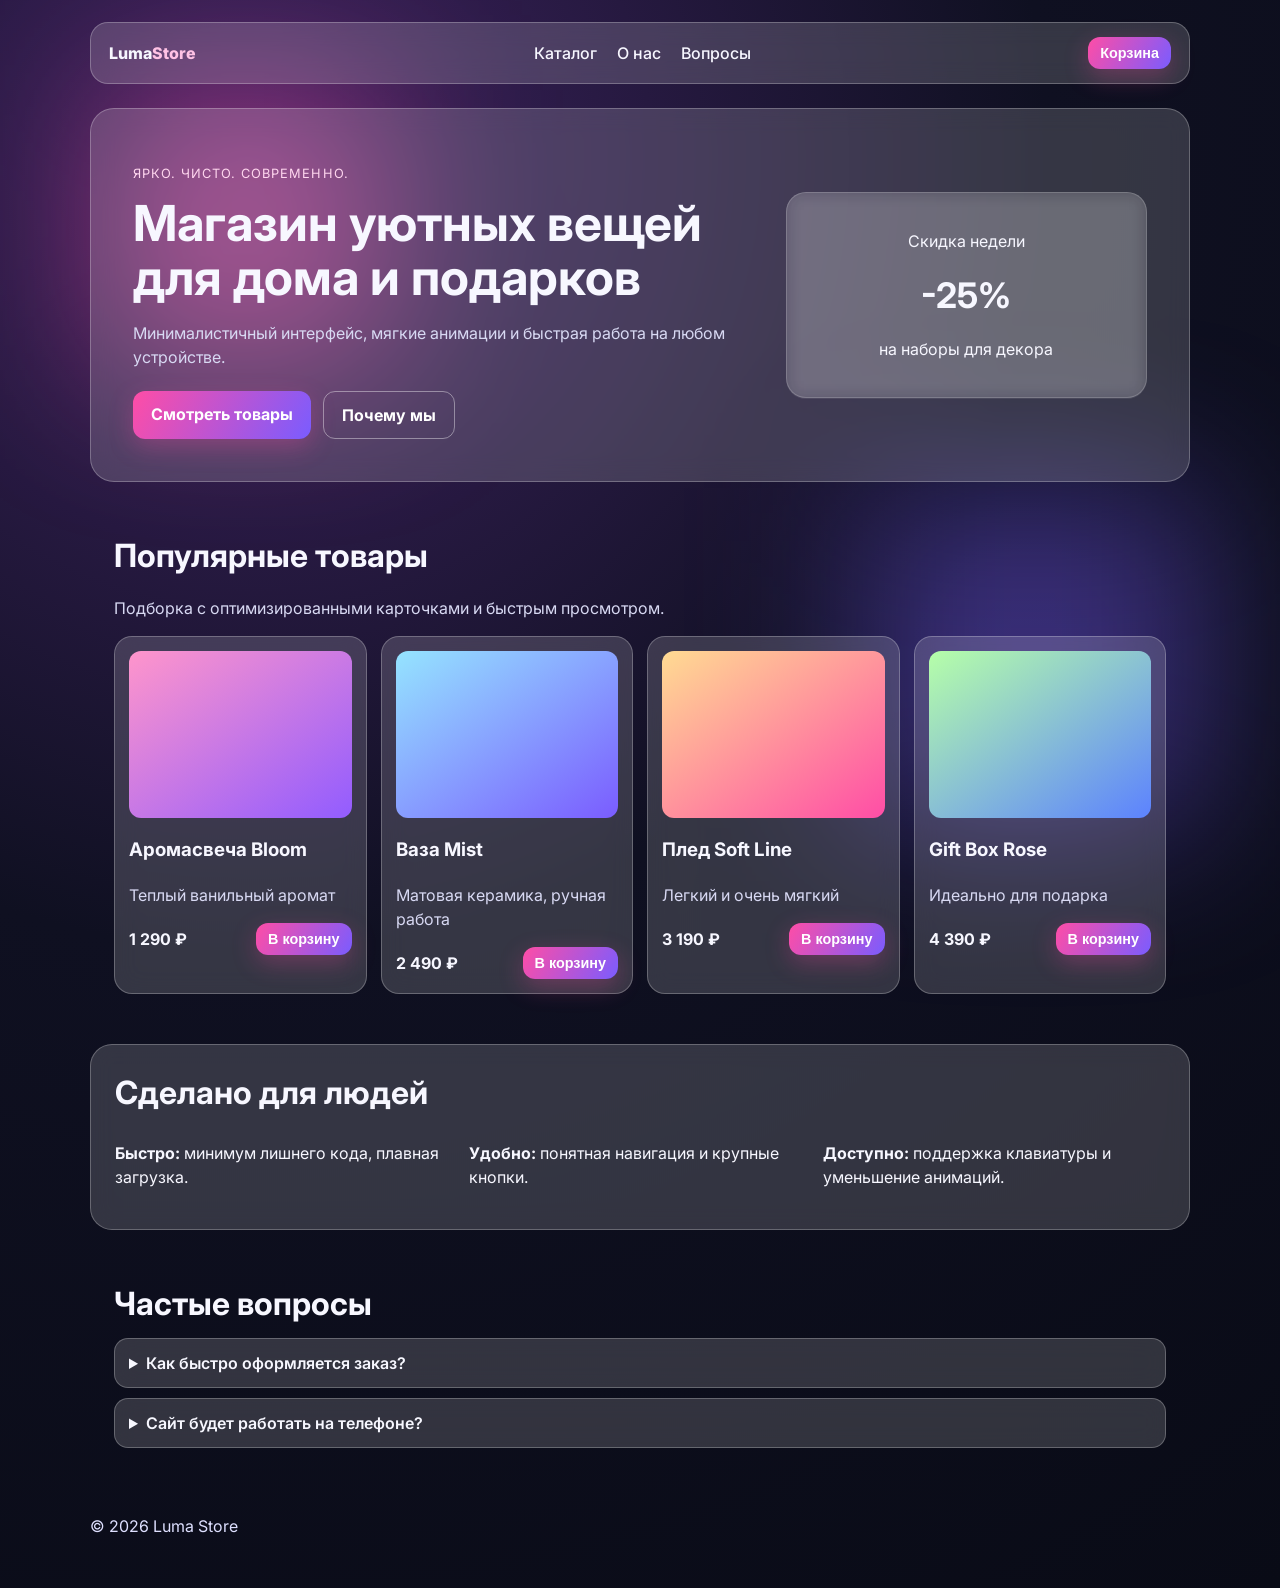
==== index.html @ d700e8d9 "Add files via upload" ====
<!doctype html>
<html lang="ru">
<head>
  <meta charset="UTF-8">
  <meta name="viewport" content="width=device-width, initial-scale=1.0">
  <meta name="description" content="Luma Store - минималистичный яркий онлайн-магазин подарков и декора.">
  <title>Luma Store</title>
  <link rel="preconnect" href="https://fonts.googleapis.com">
  <link rel="preconnect" href="https://fonts.gstatic.com" crossorigin>
  <link href="https://fonts.googleapis.com/css2?family=Inter:wght@400;500;700;800&display=swap" rel="stylesheet">
  <link rel="stylesheet" href="./styles.css">
</head>
<body>
  <a class="skip-link" href="#catalog">Перейти к каталогу</a>

  <div class="bg-orb orb-1" aria-hidden="true"></div>
  <div class="bg-orb orb-2" aria-hidden="true"></div>

  <header class="container">
    <nav class="glass nav">
      <div class="logo">Luma<span>Store</span></div>
      <ul>
        <li><a href="#catalog">Каталог</a></li>
        <li><a href="#about">О нас</a></li>
        <li><a href="#faq">Вопросы</a></li>
      </ul>
      <button class="btn btn-small">Корзина</button>
    </nav>
  </header>

  <main>
    <section class="container hero glass reveal">
      <div>
        <p class="overline">Ярко. Чисто. Современно.</p>
        <h1>Магазин уютных вещей<br>для дома и подарков</h1>
        <p class="muted">Минималистичный интерфейс, мягкие анимации и быстрая работа на любом устройстве.</p>
        <div class="hero-actions">
          <a class="btn" href="#catalog">Смотреть товары</a>
          <a class="btn btn-ghost" href="#about">Почему мы</a>
        </div>
      </div>
      <div class="hero-card glass-soft" aria-label="Промо предложение">
        <p>Скидка недели</p>
        <h2>-25%</h2>
        <p>на наборы для декора</p>
      </div>
    </section>

    <section id="catalog" class="container section">
      <div class="section-head reveal">
        <h2>Популярные товары</h2>
        <p class="muted">Подборка с оптимизированными карточками и быстрым просмотром.</p>
      </div>
      <div class="grid">
        <article class="card glass reveal">
          <div class="thumb thumb-1" role="img" aria-label="Аромасвеча"></div>
          <h3>Аромасвеча Bloom</h3>
          <p class="muted">Теплый ванильный аромат</p>
          <div class="row">
            <strong>1 290 ₽</strong>
            <button class="btn btn-small">В корзину</button>
          </div>
        </article>
        <article class="card glass reveal">
          <div class="thumb thumb-2" role="img" aria-label="Декор"></div>
          <h3>Ваза Mist</h3>
          <p class="muted">Матовая керамика, ручная работа</p>
          <div class="row">
            <strong>2 490 ₽</strong>
            <button class="btn btn-small">В корзину</button>
          </div>
        </article>
        <article class="card glass reveal">
          <div class="thumb thumb-3" role="img" aria-label="Плед"></div>
          <h3>Плед Soft Line</h3>
          <p class="muted">Легкий и очень мягкий</p>
          <div class="row">
            <strong>3 190 ₽</strong>
            <button class="btn btn-small">В корзину</button>
          </div>
        </article>
        <article class="card glass reveal">
          <div class="thumb thumb-4" role="img" aria-label="Набор"></div>
          <h3>Gift Box Rose</h3>
          <p class="muted">Идеально для подарка</p>
          <div class="row">
            <strong>4 390 ₽</strong>
            <button class="btn btn-small">В корзину</button>
          </div>
        </article>
      </div>
    </section>

    <section id="about" class="container section glass reveal">
      <h2>Сделано для людей</h2>
      <div class="feature-list">
        <p><strong>Быстро:</strong> минимум лишнего кода, плавная загрузка.</p>
        <p><strong>Удобно:</strong> понятная навигация и крупные кнопки.</p>
        <p><strong>Доступно:</strong> поддержка клавиатуры и уменьшение анимаций.</p>
      </div>
    </section>

    <section id="faq" class="container section reveal">
      <h2>Частые вопросы</h2>
      <details class="glass">
        <summary>Как быстро оформляется заказ?</summary>
        <p>Обычно меньше минуты: выбери товар, добавь в корзину и оставь контакты.</p>
      </details>
      <details class="glass">
        <summary>Сайт будет работать на телефоне?</summary>
        <p>Да, интерфейс полностью адаптивный и оптимизирован под мобильные устройства.</p>
      </details>
    </section>
  </main>

  <footer class="container footer">
    <p>© 2026 Luma Store</p>
  </footer>

  <script src="./app.js" defer></script>
</body>
</html>
---- styles.css ----
:root {
  --bg: #0f1021;
  --glass: rgba(255, 255, 255, 0.16);
  --glass-border: rgba(255, 255, 255, 0.25);
  --text: #f7f7ff;
  --muted: #d8d9f3;
  --accent: #ff4da6;
  --accent-2: #7a5cff;
}

*,
*::before,
*::after { box-sizing: border-box; }

html, body { margin: 0; padding: 0; }

body {
  font-family: Inter, system-ui, -apple-system, Segoe UI, Roboto, sans-serif;
  color: var(--text);
  background: radial-gradient(circle at 20% 10%, #3d225f 0%, var(--bg) 45%, #090b16 100%);
  min-height: 100vh;
  line-height: 1.5;
}

.container {
  width: min(1100px, 92%);
  margin: 0 auto;
}

.skip-link {
  position: absolute;
  left: -999px;
}

.skip-link:focus {
  left: 10px;
  top: 10px;
  background: #fff;
  color: #111;
  padding: 8px 12px;
  border-radius: 8px;
}

.bg-orb {
  position: fixed;
  filter: blur(80px);
  z-index: -1;
}

.orb-1 {
  width: 280px;
  height: 280px;
  top: 10%;
  left: 8%;
  background: rgba(255, 77, 166, 0.45);
}

.orb-2 {
  width: 340px;
  height: 340px;
  right: 6%;
  bottom: 8%;
  background: rgba(122, 92, 255, 0.4);
}

.glass {
  background: var(--glass);
  border: 1px solid var(--glass-border);
  backdrop-filter: blur(12px);
  -webkit-backdrop-filter: blur(12px);
}

.glass-soft {
  background: rgba(255, 255, 255, 0.12);
  border: 1px solid rgba(255, 255, 255, 0.18);
  backdrop-filter: blur(9px);
}

.nav {
  margin-top: 22px;
  padding: 14px 18px;
  border-radius: 18px;
  display: flex;
  align-items: center;
  justify-content: space-between;
  gap: 20px;
}

.logo {
  font-weight: 800;
}

.logo span {
  color: #ffc2e5;
}

.nav ul {
  list-style: none;
  display: flex;
  gap: 20px;
  margin: 0;
  padding: 0;
}

.nav a {
  color: var(--text);
  text-decoration: none;
  font-weight: 500;
}

.hero {
  margin-top: 24px;
  border-radius: 24px;
  padding: 42px;
  display: grid;
  grid-template-columns: 1.4fr 0.8fr;
  gap: 20px;
}

.overline {
  letter-spacing: .08em;
  text-transform: uppercase;
  font-size: .8rem;
  color: #ffd7ef;
}

h1 {
  font-size: clamp(1.9rem, 5vw, 3.1rem);
  line-height: 1.1;
  margin: 8px 0 14px;
}

h2 {
  margin: 0 0 8px;
  font-size: clamp(1.35rem, 3vw, 2rem);
}

.muted { color: var(--muted); }

.hero-actions {
  display: flex;
  gap: 12px;
  margin-top: 22px;
  flex-wrap: wrap;
}

.hero-card {
  border-radius: 20px;
  padding: 20px;
  align-self: center;
  text-align: center;
}

.hero-card h2 {
  font-size: 2.2rem;
  margin: 4px 0;
}

.btn {
  border: 0;
  border-radius: 12px;
  padding: 11px 18px;
  color: #fff;
  text-decoration: none;
  font-weight: 700;
  background: linear-gradient(120deg, var(--accent), var(--accent-2));
  transition: transform .25s ease, box-shadow .25s ease, opacity .2s ease;
  box-shadow: 0 8px 24px rgba(255, 77, 166, 0.28);
  cursor: pointer;
}

.btn:hover {
  transform: translateY(-2px);
}

.btn:active {
  transform: translateY(0);
  opacity: .9;
}

.btn-small {
  padding: 8px 12px;
  font-size: .9rem;
}

.btn-ghost {
  background: transparent;
  border: 1px solid rgba(255, 255, 255, .4);
  box-shadow: none;
}

.section {
  margin-top: 26px;
  padding: 24px;
  border-radius: 22px;
}

.section-head {
  margin-bottom: 12px;
}

.grid {
  display: grid;
  gap: 14px;
  grid-template-columns: repeat(4, 1fr);
}

.card {
  border-radius: 18px;
  padding: 14px;
}

.thumb {
  aspect-ratio: 4 / 3;
  border-radius: 12px;
  margin-bottom: 10px;
}

.thumb-1 { background: linear-gradient(145deg, #ff95cb, #925cff); }
.thumb-2 { background: linear-gradient(145deg, #95e4ff, #7a5cff); }
.thumb-3 { background: linear-gradient(145deg, #ffdb92, #ff4da6); }
.thumb-4 { background: linear-gradient(145deg, #b6ffa8, #5c82ff); }

.row {
  display: flex;
  justify-content: space-between;
  align-items: center;
  gap: 10px;
}

.feature-list {
  display: grid;
  grid-template-columns: repeat(3, 1fr);
  gap: 12px;
}

details {
  border-radius: 14px;
  padding: 12px 14px;
  margin-top: 10px;
}

summary {
  cursor: pointer;
  font-weight: 600;
}

.footer {
  padding: 26px 0 34px;
  color: #dee0ff;
}

.reveal {
  opacity: 0;
  transform: translateY(16px);
  transition: opacity .7s ease, transform .7s ease;
}

.reveal.visible {
  opacity: 1;
  transform: translateY(0);
}

@media (max-width: 980px) {
  .hero { grid-template-columns: 1fr; }
  .grid { grid-template-columns: repeat(2, 1fr); }
  .feature-list { grid-template-columns: 1fr; }
}

@media (max-width: 620px) {
  .nav { flex-wrap: wrap; }
  .nav ul { width: 100%; justify-content: space-between; }
  .grid { grid-template-columns: 1fr; }
  .hero { padding: 22px; }
}

@media (prefers-reduced-motion: reduce) {
  * {
    animation: none !important;
    transition: none !important;
    scroll-behavior: auto !important;
  }
  .reveal {
    opacity: 1;
    transform: none;
  }
}
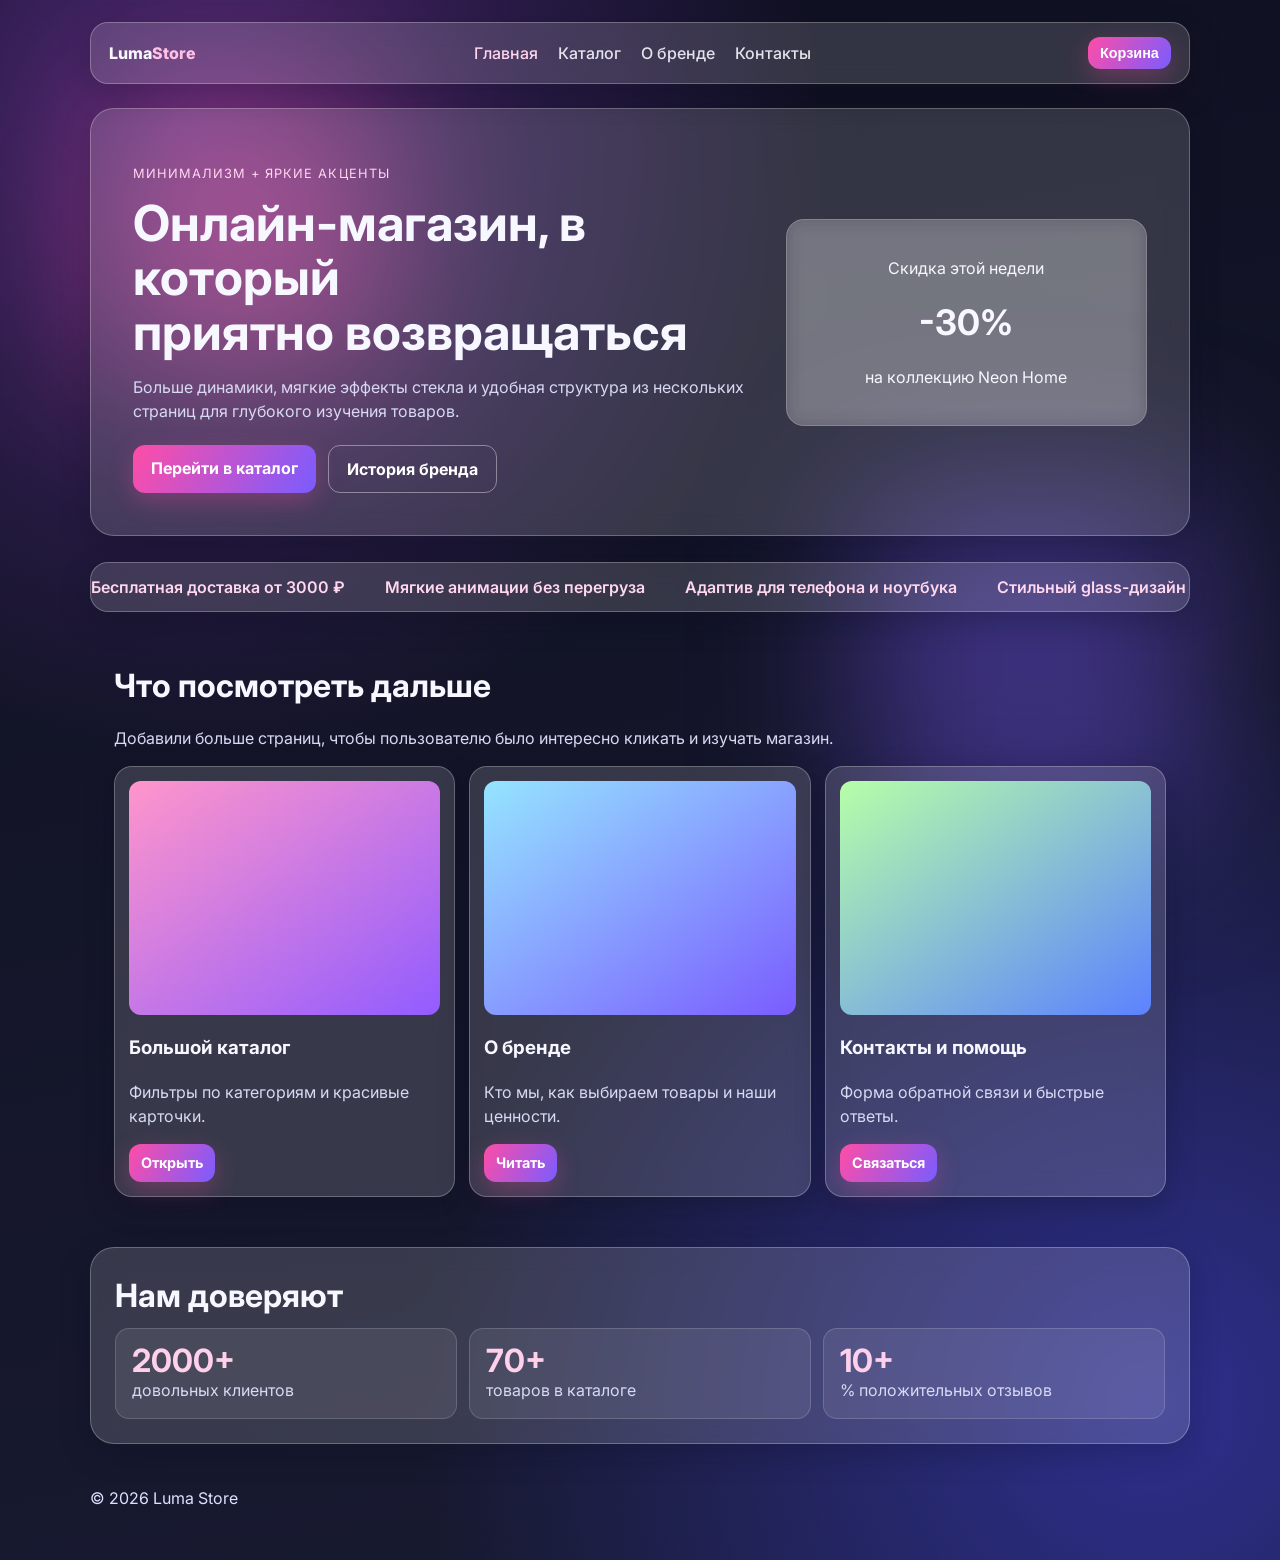
==== commit 75762519: "Add files via upload" ====
--- a/index.html
+++ b/index.html
@@ -11,7 +11,7 @@
   <link rel="stylesheet" href="./styles.css">
 </head>
 <body>
-  <a class="skip-link" href="#catalog">Перейти к каталогу</a>
+  <a class="skip-link" href="#main-content">Перейти к контенту</a>
 
   <div class="bg-orb orb-1" aria-hidden="true"></div>
   <div class="bg-orb orb-2" aria-hidden="true"></div>
@@ -20,96 +20,83 @@
     <nav class="glass nav">
       <div class="logo">Luma<span>Store</span></div>
       <ul>
-        <li><a href="#catalog">Каталог</a></li>
-        <li><a href="#about">О нас</a></li>
-        <li><a href="#faq">Вопросы</a></li>
+        <li><a href="./index.html" aria-current="page">Главная</a></li>
+        <li><a href="./catalog.html">Каталог</a></li>
+        <li><a href="./about.html">О бренде</a></li>
+        <li><a href="./contacts.html">Контакты</a></li>
       </ul>
-      <button class="btn btn-small">Корзина</button>
+      <button class="btn btn-small magnetic">Корзина</button>
     </nav>
   </header>
 
-  <main>
+  <main id="main-content">
     <section class="container hero glass reveal">
       <div>
-        <p class="overline">Ярко. Чисто. Современно.</p>
-        <h1>Магазин уютных вещей<br>для дома и подарков</h1>
-        <p class="muted">Минималистичный интерфейс, мягкие анимации и быстрая работа на любом устройстве.</p>
+        <p class="overline">Минимализм + Яркие акценты</p>
+        <h1>Онлайн-магазин, в который<br>приятно возвращаться</h1>
+        <p class="muted">Больше динамики, мягкие эффекты стекла и удобная структура из нескольких страниц для глубокого изучения товаров.</p>
         <div class="hero-actions">
-          <a class="btn" href="#catalog">Смотреть товары</a>
-          <a class="btn btn-ghost" href="#about">Почему мы</a>
+          <a class="btn magnetic" href="./catalog.html">Перейти в каталог</a>
+          <a class="btn btn-ghost" href="./about.html">История бренда</a>
         </div>
       </div>
-      <div class="hero-card glass-soft" aria-label="Промо предложение">
-        <p>Скидка недели</p>
-        <h2>-25%</h2>
-        <p>на наборы для декора</p>
+      <div class="hero-card glass-soft floating-card" aria-label="Промо предложение">
+        <p>Скидка этой недели</p>
+        <h2>-30%</h2>
+        <p>на коллекцию Neon Home</p>
       </div>
     </section>
 
-    <section id="catalog" class="container section">
+    <section class="container marquee glass reveal" aria-label="Преимущества">
+      <div class="marquee-track">
+        <span>Бесплатная доставка от 3000 ₽</span>
+        <span>Мягкие анимации без перегруза</span>
+        <span>Адаптив для телефона и ноутбука</span>
+        <span>Стильный glass-дизайн</span>
+        <span>Быстрое оформление заказа</span>
+      </div>
+    </section>
+
+    <section class="container section">
       <div class="section-head reveal">
-        <h2>Популярные товары</h2>
-        <p class="muted">Подборка с оптимизированными карточками и быстрым просмотром.</p>
+        <h2>Что посмотреть дальше</h2>
+        <p class="muted">Добавили больше страниц, чтобы пользователю было интересно кликать и изучать магазин.</p>
       </div>
-      <div class="grid">
-        <article class="card glass reveal">
-          <div class="thumb thumb-1" role="img" aria-label="Аромасвеча"></div>
-          <h3>Аромасвеча Bloom</h3>
-          <p class="muted">Теплый ванильный аромат</p>
+      <div class="grid grid-3">
+        <article class="card glass reveal tilt-card">
+          <div class="thumb thumb-1" role="img" aria-label="Каталог"></div>
+          <h3>Большой каталог</h3>
+          <p class="muted">Фильтры по категориям и красивые карточки.</p>
           <div class="row">
-            <strong>1 290 ₽</strong>
-            <button class="btn btn-small">В корзину</button>
+            <a class="btn btn-small magnetic" href="./catalog.html">Открыть</a>
           </div>
         </article>
-        <article class="card glass reveal">
-          <div class="thumb thumb-2" role="img" aria-label="Декор"></div>
-          <h3>Ваза Mist</h3>
-          <p class="muted">Матовая керамика, ручная работа</p>
+        <article class="card glass reveal tilt-card">
+          <div class="thumb thumb-2" role="img" aria-label="О бренде"></div>
+          <h3>О бренде</h3>
+          <p class="muted">Кто мы, как выбираем товары и наши ценности.</p>
           <div class="row">
-            <strong>2 490 ₽</strong>
-            <button class="btn btn-small">В корзину</button>
+            <a class="btn btn-small magnetic" href="./about.html">Читать</a>
           </div>
         </article>
-        <article class="card glass reveal">
-          <div class="thumb thumb-3" role="img" aria-label="Плед"></div>
-          <h3>Плед Soft Line</h3>
-          <p class="muted">Легкий и очень мягкий</p>
+        <article class="card glass reveal tilt-card">
+          <div class="thumb thumb-4" role="img" aria-label="Контакты"></div>
+          <h3>Контакты и помощь</h3>
+          <p class="muted">Форма обратной связи и быстрые ответы.</p>
           <div class="row">
-            <strong>3 190 ₽</strong>
-            <button class="btn btn-small">В корзину</button>
-          </div>
-        </article>
-        <article class="card glass reveal">
-          <div class="thumb thumb-4" role="img" aria-label="Набор"></div>
-          <h3>Gift Box Rose</h3>
-          <p class="muted">Идеально для подарка</p>
-          <div class="row">
-            <strong>4 390 ₽</strong>
-            <button class="btn btn-small">В корзину</button>
+            <a class="btn btn-small magnetic" href="./contacts.html">Связаться</a>
           </div>
         </article>
       </div>
     </section>
 
-    <section id="about" class="container section glass reveal">
-      <h2>Сделано для людей</h2>
+    <section class="container section glass reveal">
+      <h2>Нам доверяют</h2>
       <div class="feature-list">
-        <p><strong>Быстро:</strong> минимум лишнего кода, плавная загрузка.</p>
-        <p><strong>Удобно:</strong> понятная навигация и крупные кнопки.</p>
-        <p><strong>Доступно:</strong> поддержка клавиатуры и уменьшение анимаций.</p>
+        <p><strong class="counter" data-target="12000">0</strong><br><span class="muted">довольных клиентов</span></p>
+        <p><strong class="counter" data-target="430">0</strong><br><span class="muted">товаров в каталоге</span></p>
+        <p><strong class="counter" data-target="98">0</strong><br><span class="muted">% положительных отзывов</span></p>
       </div>
-    </section>
-
-    <section id="faq" class="container section reveal">
-      <h2>Частые вопросы</h2>
-      <details class="glass">
-        <summary>Как быстро оформляется заказ?</summary>
-        <p>Обычно меньше минуты: выбери товар, добавь в корзину и оставь контакты.</p>
-      </details>
-      <details class="glass">
-        <summary>Сайт будет работать на телефоне?</summary>
-        <p>Да, интерфейс полностью адаптивный и оптимизирован под мобильные устройства.</p>
-      </details>
     </section>
   </main>
 
--- a/styles.css
+++ b/styles.css
@@ -1,11 +1,16 @@
 :root {
   --bg: #0f1021;
-  --glass: rgba(255, 255, 255, 0.16);
-  --glass-border: rgba(255, 255, 255, 0.25);
+  --bg-2: #181a31;
+  --glass: rgba(255, 255, 255, 0.15);
+  --glass-strong: rgba(255, 255, 255, 0.2);
+  --glass-border: rgba(255, 255, 255, 0.26);
   --text: #f7f7ff;
   --muted: #d8d9f3;
   --accent: #ff4da6;
   --accent-2: #7a5cff;
+  --radius-xl: 24px;
+  --radius-lg: 18px;
+  --radius-md: 14px;
 }
 
 *,
@@ -17,9 +22,13 @@
 body {
   font-family: Inter, system-ui, -apple-system, Segoe UI, Roboto, sans-serif;
   color: var(--text);
-  background: radial-gradient(circle at 20% 10%, #3d225f 0%, var(--bg) 45%, #090b16 100%);
+  background:
+    radial-gradient(circle at 15% 8%, #46266f 0%, rgba(70, 38, 111, 0) 35%),
+    radial-gradient(circle at 90% 90%, #2e2f8d 0%, rgba(46, 47, 141, 0) 40%),
+    linear-gradient(170deg, var(--bg) 0%, var(--bg-2) 100%);
   min-height: 100vh;
   line-height: 1.5;
+  overflow-x: hidden;
 }
 
 .container {
@@ -45,6 +54,8 @@
   position: fixed;
   filter: blur(80px);
   z-index: -1;
+  pointer-events: none;
+  animation: floatOrb 9s ease-in-out infinite;
 }
 
 .orb-1 {
@@ -68,22 +79,27 @@
   border: 1px solid var(--glass-border);
   backdrop-filter: blur(12px);
   -webkit-backdrop-filter: blur(12px);
+  box-shadow: 0 10px 30px rgba(9, 11, 26, 0.25);
 }
 
 .glass-soft {
-  background: rgba(255, 255, 255, 0.12);
+  background: var(--glass-strong);
   border: 1px solid rgba(255, 255, 255, 0.18);
   backdrop-filter: blur(9px);
+  -webkit-backdrop-filter: blur(9px);
 }
 
 .nav {
   margin-top: 22px;
   padding: 14px 18px;
-  border-radius: 18px;
+  border-radius: var(--radius-lg);
   display: flex;
   align-items: center;
   justify-content: space-between;
   gap: 20px;
+  position: sticky;
+  top: 12px;
+  z-index: 20;
 }
 
 .logo {
@@ -106,15 +122,23 @@
   color: var(--text);
   text-decoration: none;
   font-weight: 500;
+  opacity: 0.9;
+}
+
+.nav a:hover,
+.nav a[aria-current="page"] {
+  opacity: 1;
+  color: #ffd5ee;
 }
 
 .hero {
   margin-top: 24px;
-  border-radius: 24px;
+  border-radius: var(--radius-xl);
   padding: 42px;
   display: grid;
   grid-template-columns: 1.4fr 0.8fr;
   gap: 20px;
+  position: relative;
 }
 
 .overline {
@@ -145,7 +169,7 @@
 }
 
 .hero-card {
-  border-radius: 20px;
+  border-radius: var(--radius-lg);
   padding: 20px;
   align-self: center;
   text-align: center;
@@ -167,6 +191,7 @@
   transition: transform .25s ease, box-shadow .25s ease, opacity .2s ease;
   box-shadow: 0 8px 24px rgba(255, 77, 166, 0.28);
   cursor: pointer;
+  will-change: transform;
 }
 
 .btn:hover {
@@ -192,7 +217,7 @@
 .section {
   margin-top: 26px;
   padding: 24px;
-  border-radius: 22px;
+  border-radius: var(--radius-xl);
 }
 
 .section-head {
@@ -205,9 +230,12 @@
   grid-template-columns: repeat(4, 1fr);
 }
 
+.grid-3 { grid-template-columns: repeat(3, 1fr); }
+
 .card {
-  border-radius: 18px;
+  border-radius: var(--radius-lg);
   padding: 14px;
+  transition: transform .3s ease, border-color .3s ease;
 }
 
 .thumb {
@@ -221,6 +249,11 @@
 .thumb-3 { background: linear-gradient(145deg, #ffdb92, #ff4da6); }
 .thumb-4 { background: linear-gradient(145deg, #b6ffa8, #5c82ff); }
 
+.card:hover {
+  transform: translateY(-4px);
+  border-color: rgba(255, 255, 255, 0.5);
+}
+
 .row {
   display: flex;
   justify-content: space-between;
@@ -232,6 +265,20 @@
   display: grid;
   grid-template-columns: repeat(3, 1fr);
   gap: 12px;
+}
+
+.feature-list p {
+  margin: 0;
+  padding: 16px;
+  border-radius: var(--radius-md);
+  background: rgba(255, 255, 255, 0.08);
+  border: 1px solid rgba(255, 255, 255, 0.16);
+}
+
+.feature-list strong {
+  font-size: 2rem;
+  line-height: 1;
+  color: #ffd0eb;
 }
 
 details {
@@ -250,6 +297,117 @@
   color: #dee0ff;
 }
 
+.page-title {
+  margin-top: 30px;
+  padding: 28px;
+  border-radius: var(--radius-xl);
+}
+
+.chips {
+  display: flex;
+  flex-wrap: wrap;
+  gap: 10px;
+  margin: 14px 0 20px;
+}
+
+.chip {
+  border: 1px solid rgba(255, 255, 255, .25);
+  background: rgba(255, 255, 255, .08);
+  color: var(--text);
+  border-radius: 999px;
+  padding: 8px 14px;
+  cursor: pointer;
+  transition: background .25s ease, transform .25s ease;
+}
+
+.chip.is-active,
+.chip:hover {
+  background: linear-gradient(120deg, rgba(255, 77, 166, 0.35), rgba(122, 92, 255, 0.35));
+  transform: translateY(-1px);
+}
+
+.hide {
+  display: none !important;
+}
+
+.marquee {
+  margin-top: 26px;
+  padding: 12px 0;
+  overflow: hidden;
+  border-radius: var(--radius-lg);
+}
+
+.marquee-track {
+  display: flex;
+  gap: 40px;
+  width: max-content;
+  animation: ticker 18s linear infinite;
+}
+
+.marquee-track span {
+  color: #ffd7ef;
+  font-weight: 600;
+}
+
+.floating-card {
+  animation: floatCard 4.5s ease-in-out infinite;
+}
+
+.timeline {
+  display: grid;
+  gap: 12px;
+  margin-top: 16px;
+}
+
+.timeline-item {
+  padding: 14px;
+  border-radius: var(--radius-md);
+}
+
+.contact-layout {
+  display: grid;
+  grid-template-columns: 1fr 1fr;
+  gap: 14px;
+}
+
+.field {
+  display: grid;
+  gap: 6px;
+  margin-bottom: 12px;
+}
+
+input,
+textarea {
+  width: 100%;
+  border: 1px solid rgba(255, 255, 255, .25);
+  background: rgba(255, 255, 255, .08);
+  color: var(--text);
+  border-radius: 12px;
+  padding: 10px 12px;
+  font: inherit;
+}
+
+input:focus,
+textarea:focus {
+  outline: 2px solid rgba(255, 77, 166, 0.8);
+  outline-offset: 1px;
+}
+
+@keyframes ticker {
+  from { transform: translateX(0); }
+  to { transform: translateX(-50%); }
+}
+
+@keyframes floatCard {
+  0%, 100% { transform: translateY(0); }
+  50% { transform: translateY(-8px); }
+}
+
+@keyframes floatOrb {
+  0%, 100% { transform: translate(0, 0); }
+  50% { transform: translate(16px, -12px); }
+}
+
 .reveal {
   opacity: 0;
   transform: translateY(16px);
@@ -264,14 +422,18 @@
 @media (max-width: 980px) {
   .hero { grid-template-columns: 1fr; }
   .grid { grid-template-columns: repeat(2, 1fr); }
+  .grid-3 { grid-template-columns: repeat(2, 1fr); }
   .feature-list { grid-template-columns: 1fr; }
+  .contact-layout { grid-template-columns: 1fr; }
 }
 
 @media (max-width: 620px) {
   .nav { flex-wrap: wrap; }
   .nav ul { width: 100%; justify-content: space-between; }
   .grid { grid-template-columns: 1fr; }
+  .grid-3 { grid-template-columns: 1fr; }
   .hero { padding: 22px; }
+  .page-title { padding: 20px; }
 }
 
 @media (prefers-reduced-motion: reduce) {
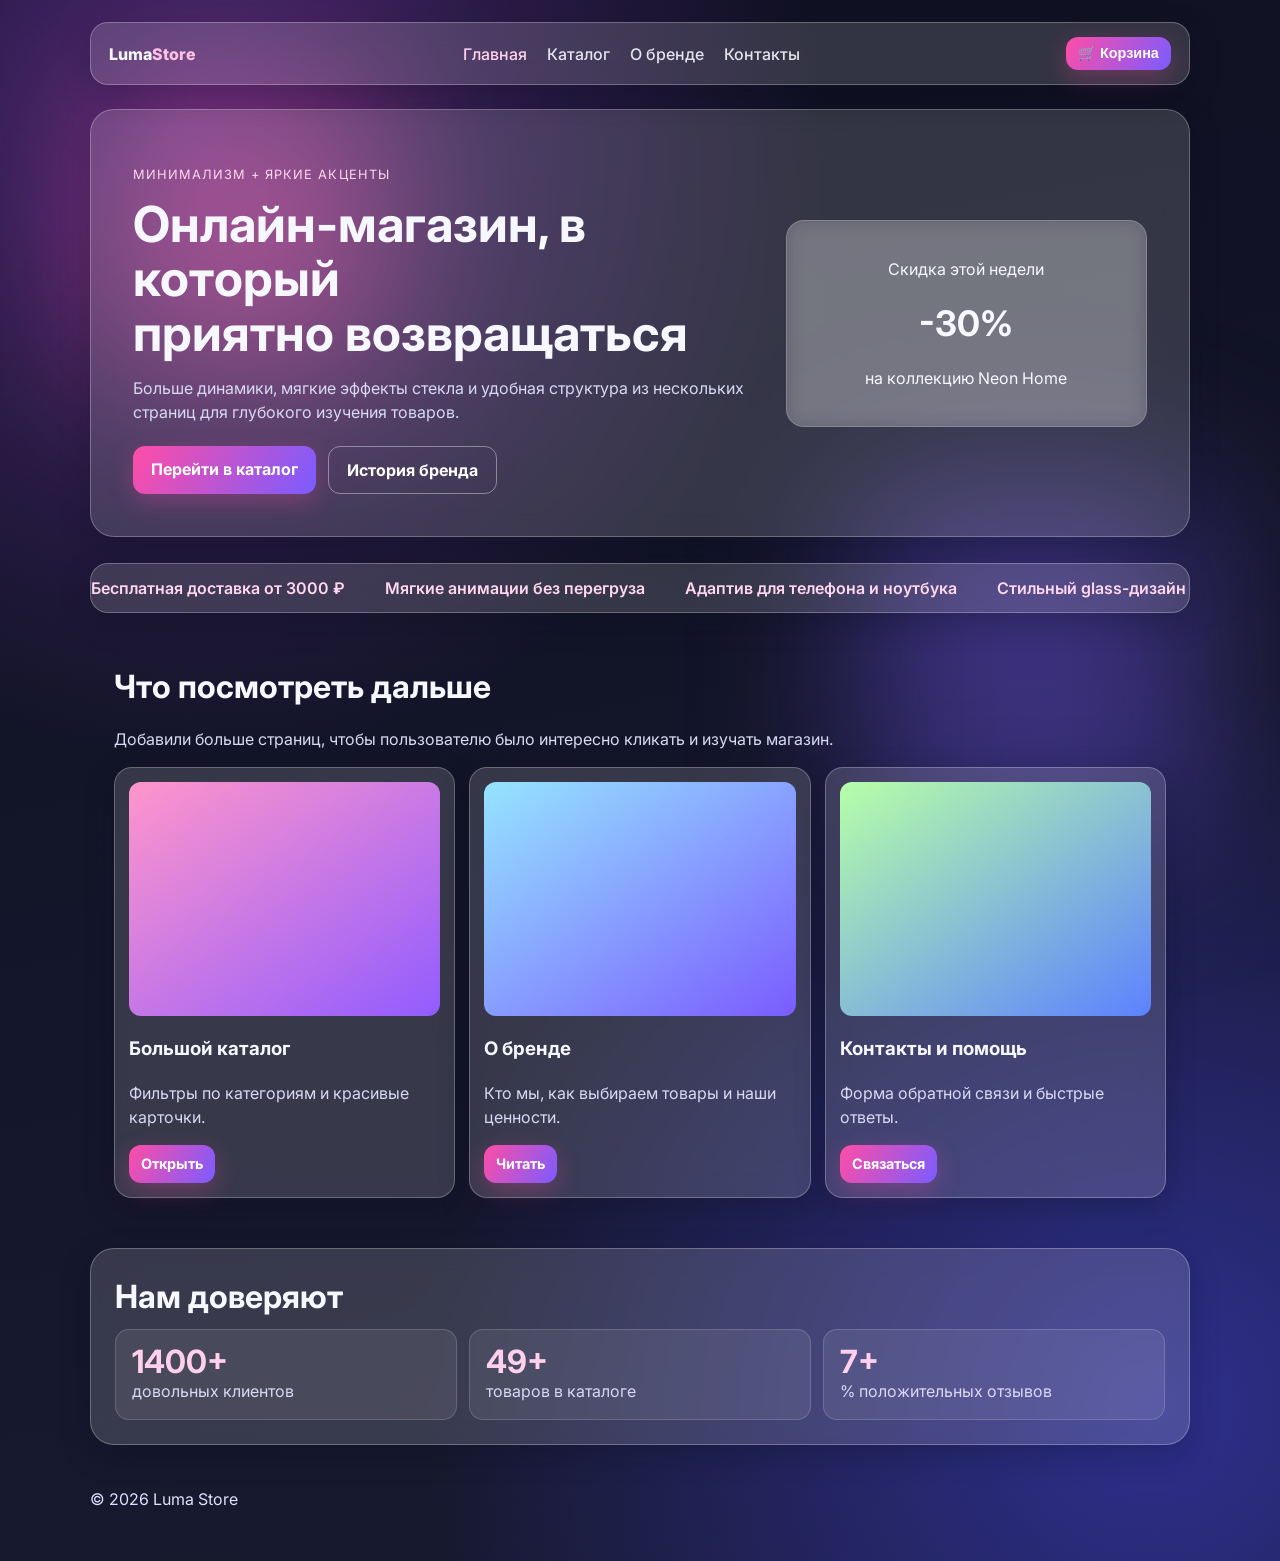
==== commit cf4fa273: "Update index.html" ====
--- a/index.html
+++ b/index.html
@@ -25,7 +25,7 @@
         <li><a href="./about.html">О бренде</a></li>
         <li><a href="./contacts.html">Контакты</a></li>
       </ul>
-      <button class="btn btn-small magnetic">Корзина</button>
+      <button class="btn btn-small magnetic">🛒 Корзина</button>
     </nav>
   </header>
 
